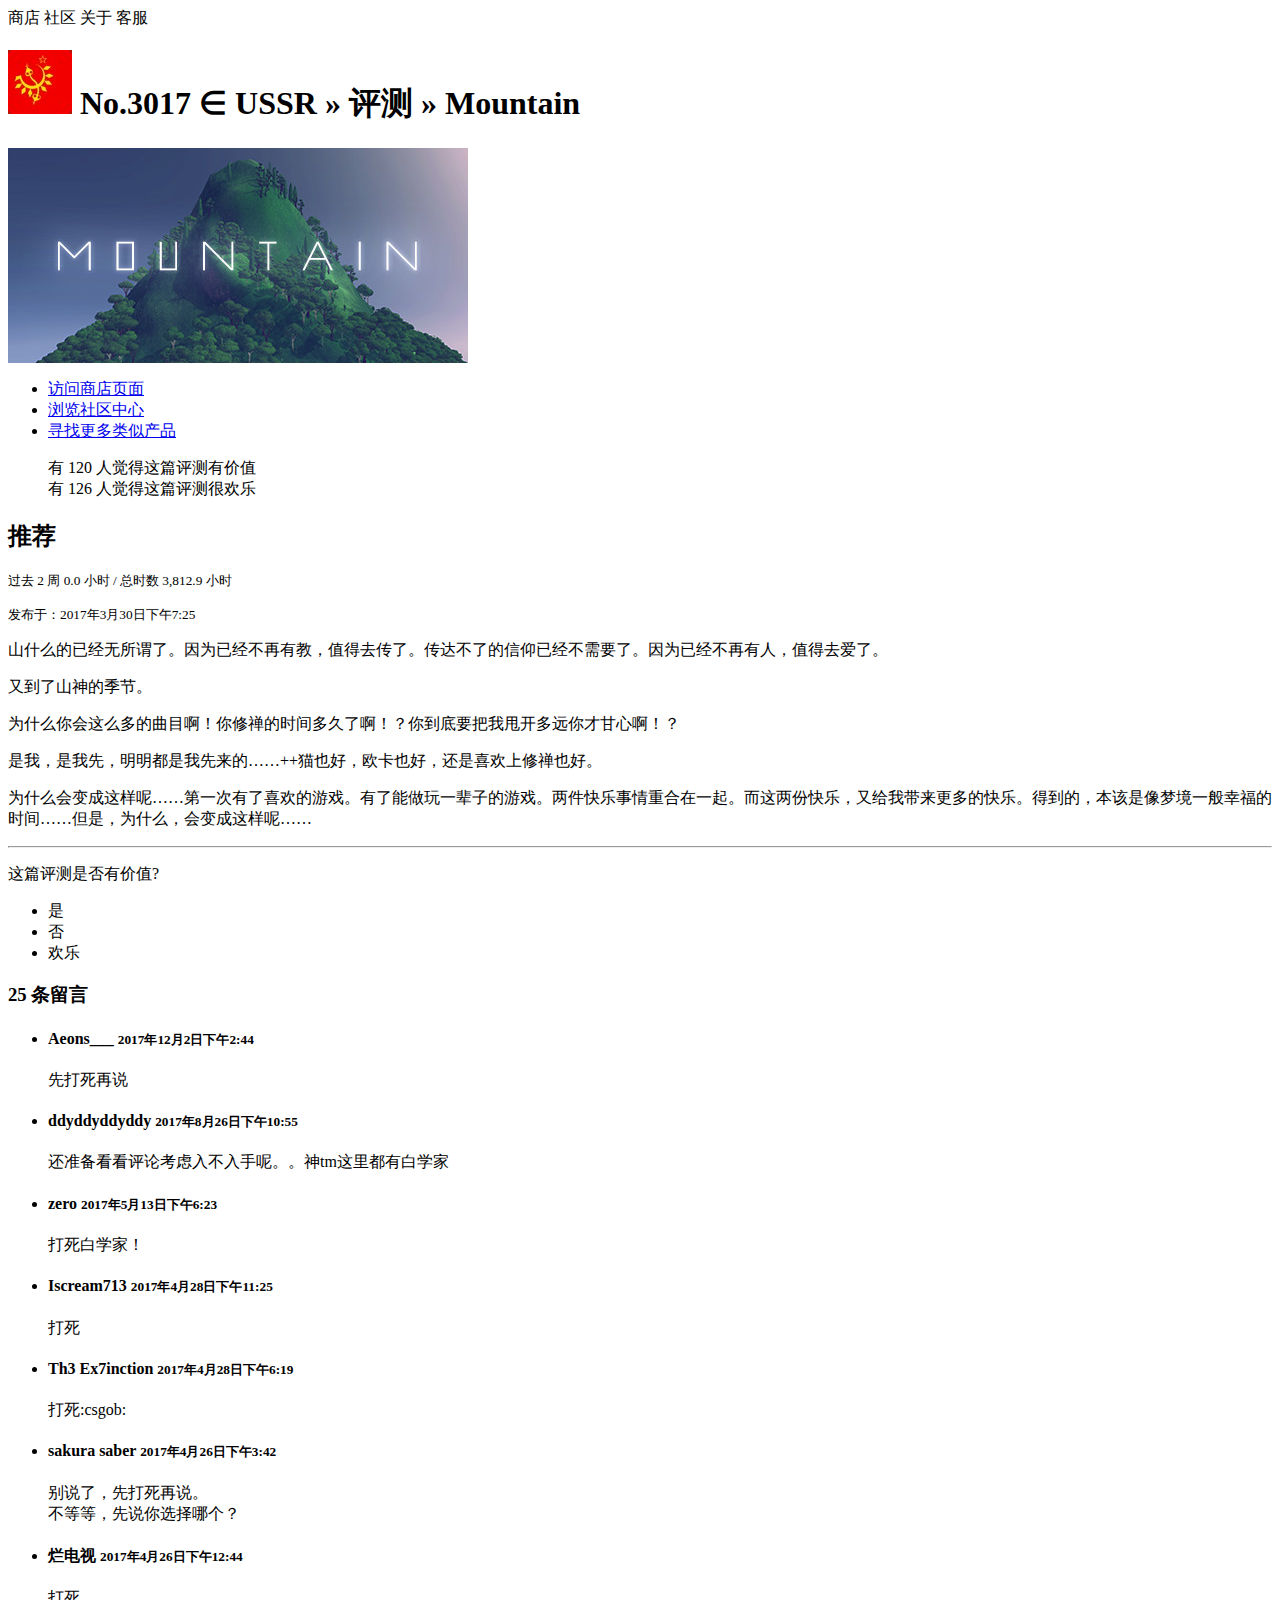
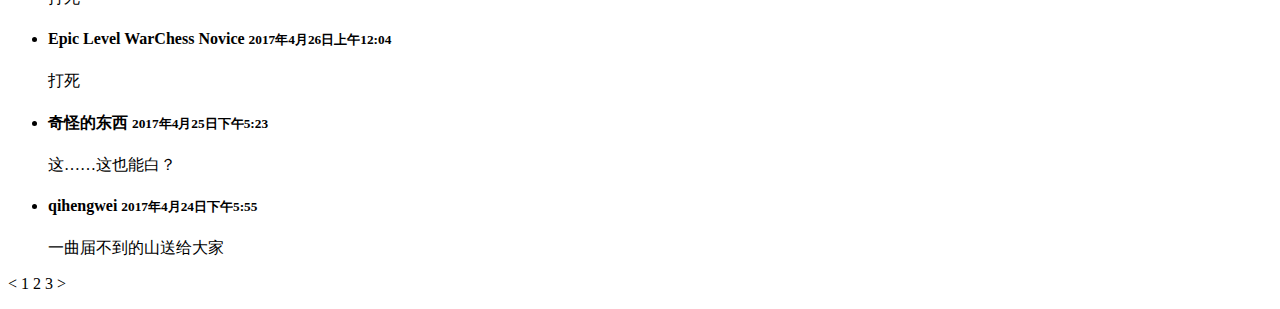
==== index.html @ b483d7c8 "Initial commit" ====
<html>
<head>
	<title>No.3017 ∈ USSR » 评测 » Mountain</title>
</head>
<body>
<header>
	<nav>商店 社区 关于 客服</nav>
</header>
<h1><img src="imgs/user_icon.jpg" alt=user_icon"> No.3017 ∈ USSR » 评测 » Mountain</h1>
<aside>
	<img src="imgs/header.jpg" alt="header_img">
	<ul>
		<li><a href="https://store.steampowered.com/app/313340?snr=2_100300_300__100301">访问商店页面</a></li>
		<li><a href="https://steamcommunity.com/app/313340">浏览社区中心</a></li>
		<li><a href="https://store.steampowered.com/recommended/morelike/app/313340?snr=2_100300_300__100301">寻找更多类似产品</a></li>
	</ul>
	<section>
		<blockquote>
			有 120 人觉得这篇评测有价值
	        <br>
	        有 126 人觉得这篇评测很欢乐
	    </blockquote>
	</section>
</aside>
<section>
	<h2>推荐</h2>
	<p>
		<small>过去 2 周 0.0 小时 / 总时数 3,812.9 小时</small>
	</p>
	<p>
		<small>发布于：2017年3月30日下午7:25</small>
	</p>
		山什么的已经无所谓了。因为已经不再有教，值得去传了。传达不了的信仰已经不需要了。因为已经不再有人，值得去爱了。
	<p>
		又到了山神的季节。
	</p>
	<p>
		为什么你会这么多的曲目啊！你修禅的时间多久了啊！？你到底要把我甩开多远你才甘心啊！？
	</p>
	<p>
		是我，是我先，明明都是我先来的……++猫也好，欧卡也好，还是喜欢上修禅也好。
	</p>
	<p>
		为什么会变成这样呢……第一次有了喜欢的游戏。有了能做玩一辈子的游戏。两件快乐事情重合在一起。而这两份快乐，又给我带来更多的快乐。得到的，本该是像梦境一般幸福的时间……但是，为什么，会变成这样呢……
	</p>
</section>
<hr>
<section>
	<p>这篇评测是否有价值?
		<ul>
			<li>是</li>
			<li>否</li>
			<li>欢乐</li>
		</ul>
	</p>
	<h3>25 条留言</h3>
	<ul>
		<li>
			<h4>Aeons___ <small>2017年12月2日下午2:44</small></h4>
			先打死再说
		</li>
		<li>
			<h4>ddyddyddyddy <small>2017年8月26日下午10:55</small></h4>
			还准备看看评论考虑入不入手呢。。神tm这里都有白学家
		</li>
		<li>
			<h4>zero <small>2017年5月13日下午6:23</small></h4>
			打死白学家！
		</li>
		<li>
			<h4>Iscream713 <small>2017年4月28日下午11:25</small></h4>
			打死
		</li>
		<li>
			<h4>Th3 Ex7inction <small>2017年4月28日下午6:19</small></h4>
			打死:csgob:</small>
		</li>
		<li>
			<h4>sakura saber <small>2017年4月26日下午3:42</small></h4>
			别说了，先打死再说。<br>
			不等等，先说你选择哪个？
		</li>
		<li>
			<h4>烂电视 <small>2017年4月26日下午12:44</small></h4>
			打死
		</li>
		<li>
			<h4>Epic Level WarChess Novice <small>2017年4月26日上午12:04</small></h4>
			打死
		</li>
		<li>
			<h4>奇怪的东西 <small>2017年4月25日下午5:23</small></h4>
			这……这也能白？
		</li>
		<li>
			<h4>qihengwei <small>2017年4月24日下午5:55</small></h4>
			一曲届不到的山送给大家
		</li>
	</ul>
	<p>< 1 2 3 ></p>
</section>
</body>
</html>
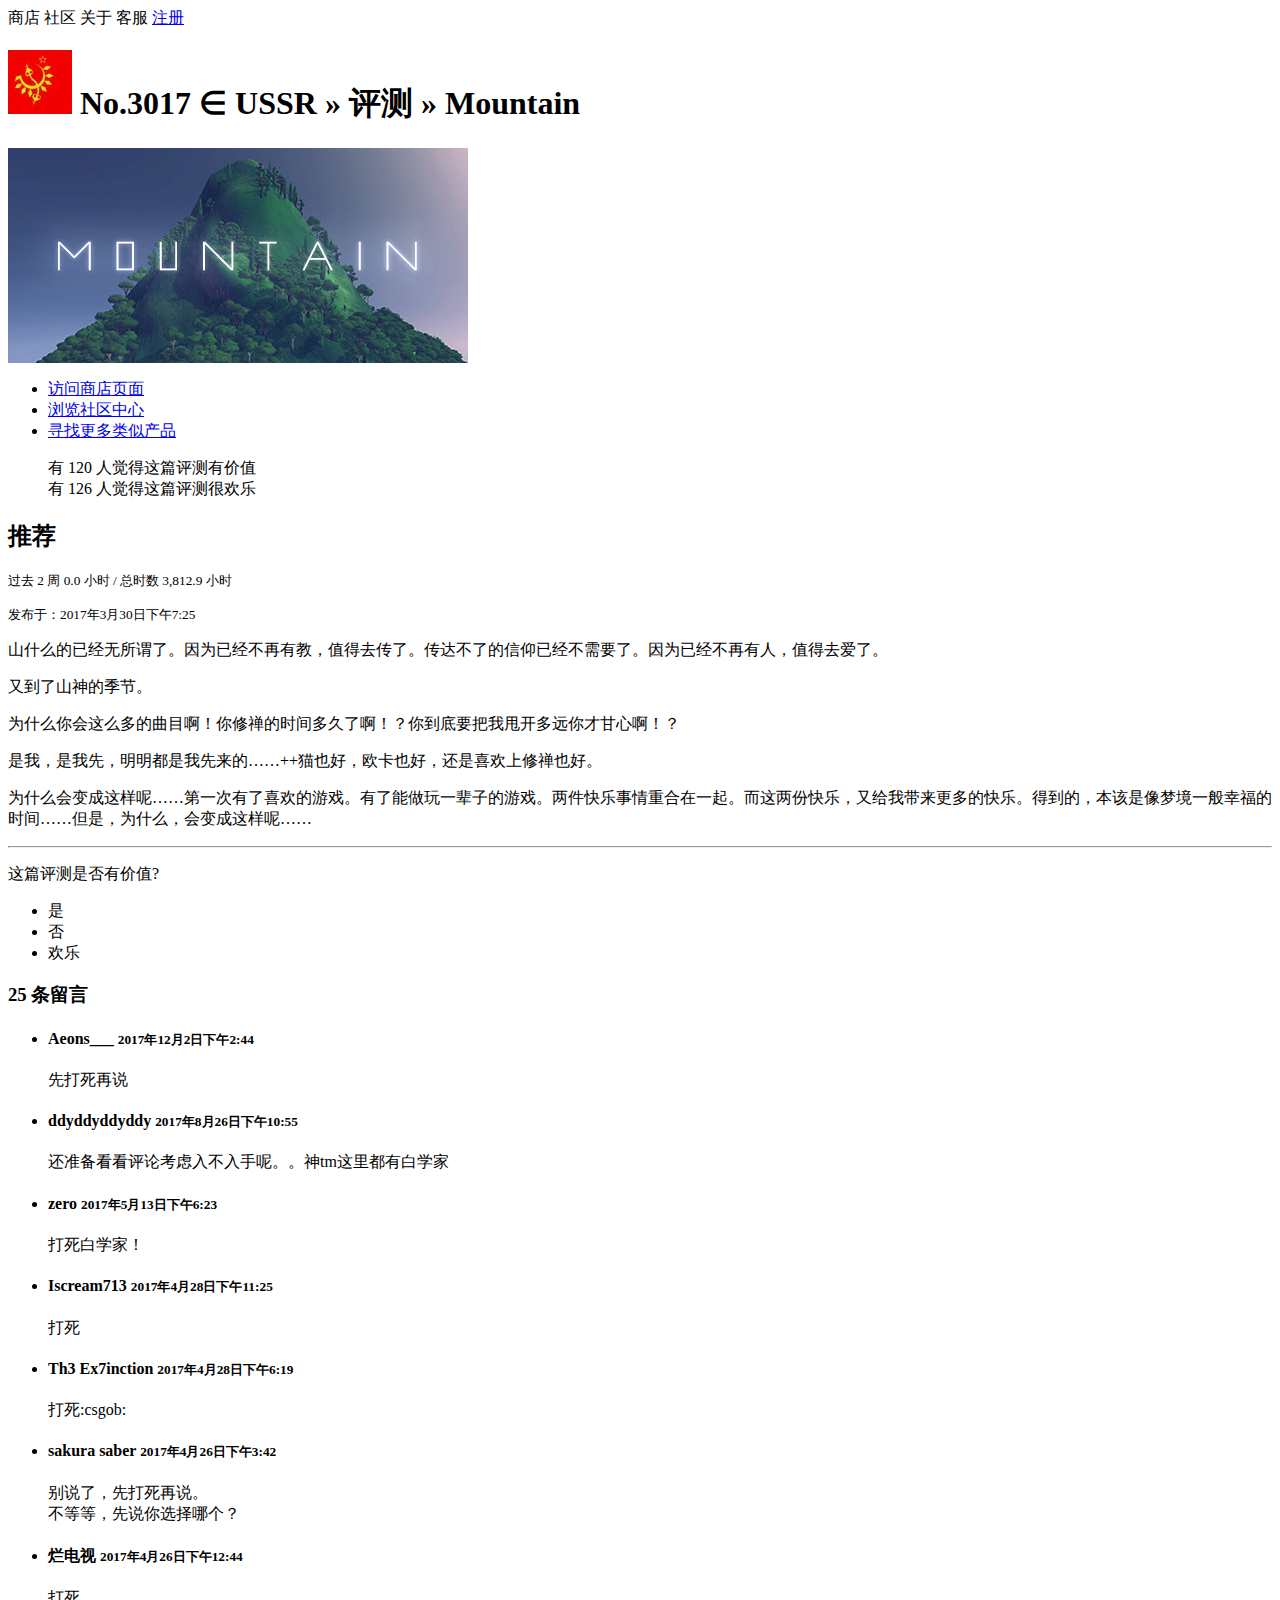
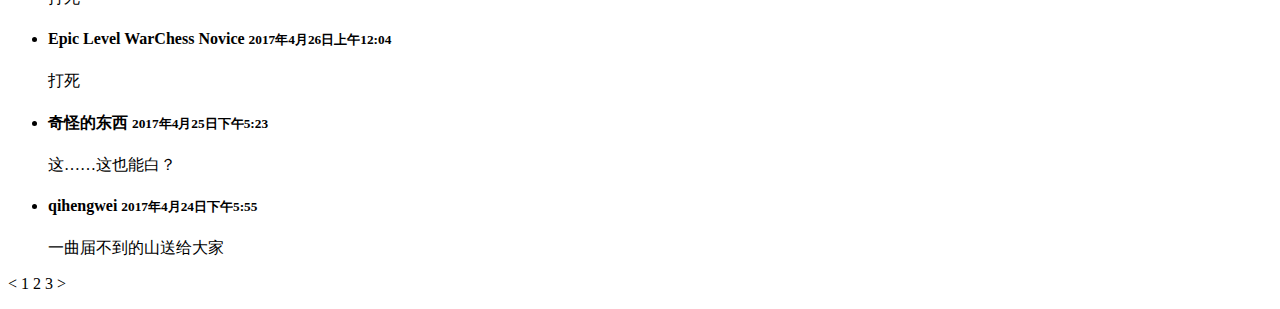
==== commit 610ee228: "lab2 upload" ====
--- a/index.html
+++ b/index.html
@@ -4,7 +4,7 @@
 </head>
 <body>
 <header>
-	<nav>商店 社区 关于 客服</nav>
+	<nav>商店 社区 关于 客服 <a href="register.html">注册</a></nav>
 </header>
 <h1><img src="imgs/user_icon.jpg" alt=user_icon"> No.3017 ∈ USSR » 评测 » Mountain</h1>
 <aside>
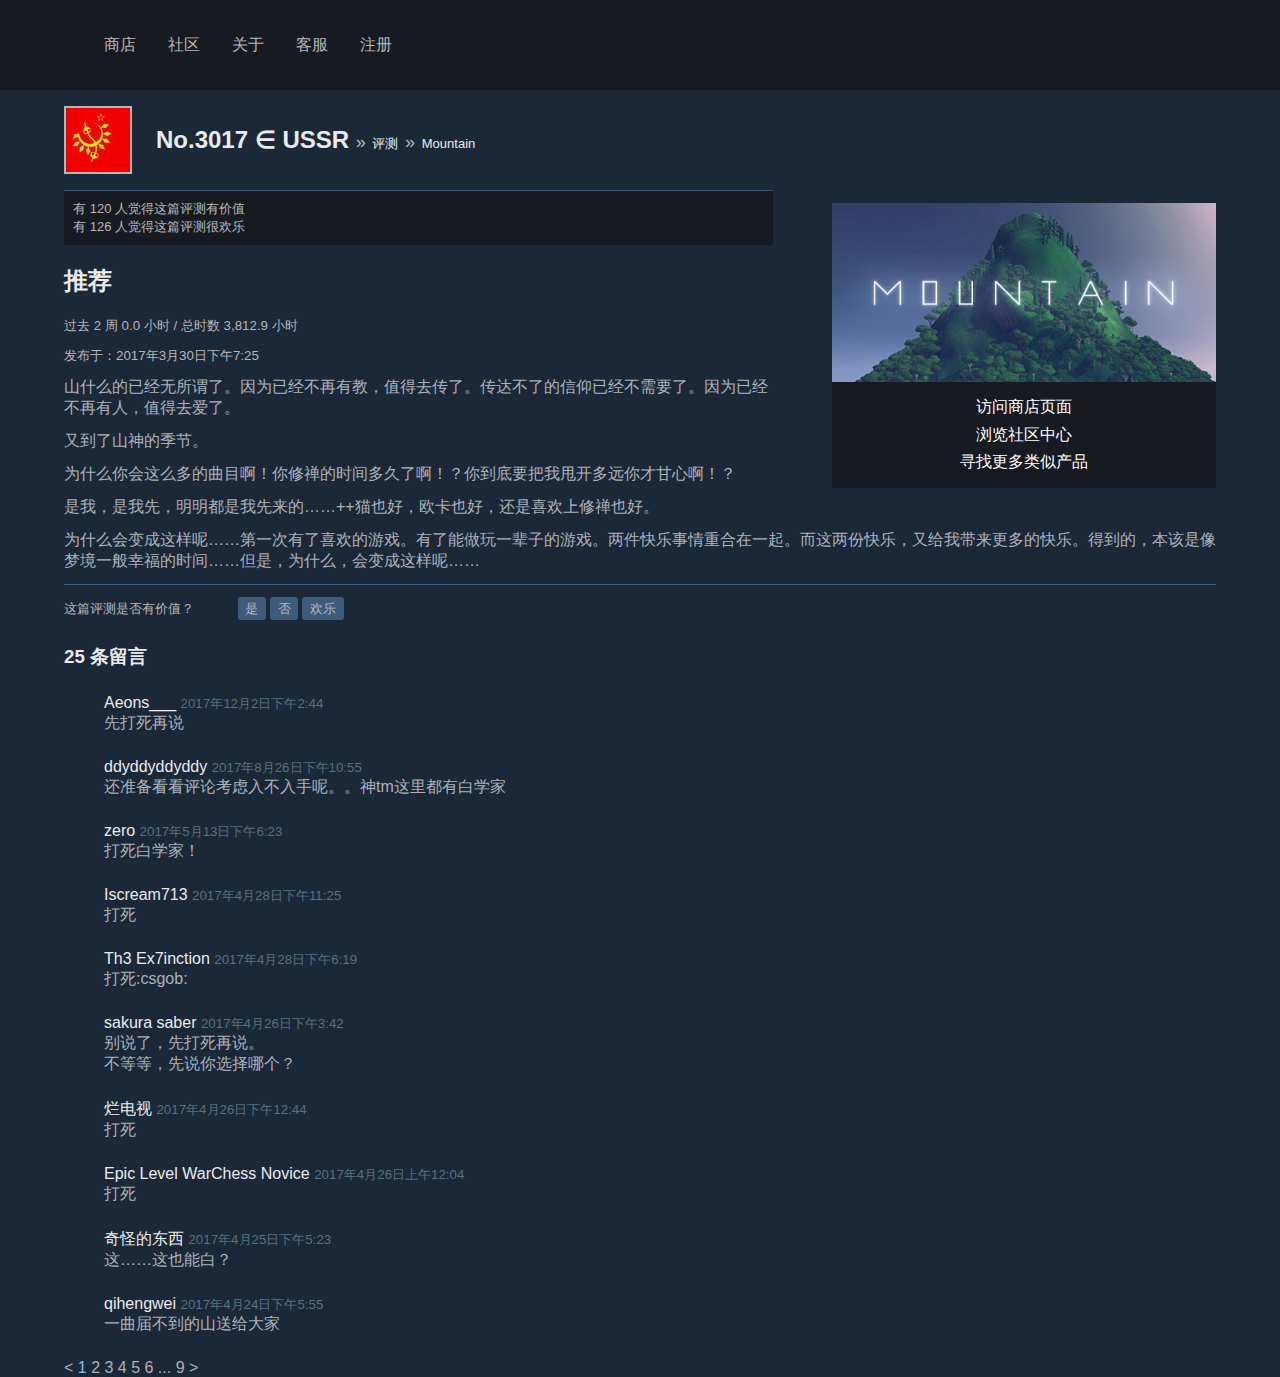
==== commit 86a319b2: "lab3 upload" ====
--- a/index.html
+++ b/index.html
@@ -1,12 +1,15 @@
 <html>
 <head>
+	<meta charset="utf8">
 	<title>No.3017 ∈ USSR » 评测 » Mountain</title>
+	<link rel="stylesheet" href="css/reset.css">
+	<link rel="stylesheet" href="css/index.css">
 </head>
 <body>
 <header>
-	<nav>商店 社区 关于 客服 <a href="register.html">注册</a></nav>
+	<nav><ul><li>商店</li><li>社区</li><li>关于</li><li>客服</li><li><a href="./register.html">注册</a></li></nav>
 </header>
-<h1><img src="imgs/user_icon.jpg" alt=user_icon"> No.3017 ∈ USSR » 评测 » Mountain</h1>
+<div class="title"><img src="imgs/user_icon.jpg" alt=user_icon"><div> No.3017 ∈ USSR <span class="symbol">»</span> <span class="subtitle">评测</span> <span class="symbol">»</span> <span class="subtitle">Mountain</span></div></div>
 <aside>
 	<img src="imgs/header.jpg" alt="header_img">
 	<ul>
@@ -14,16 +17,14 @@
 		<li><a href="https://steamcommunity.com/app/313340">浏览社区中心</a></li>
 		<li><a href="https://store.steampowered.com/recommended/morelike/app/313340?snr=2_100300_300__100301">寻找更多类似产品</a></li>
 	</ul>
-	<section>
-		<blockquote>
-			有 120 人觉得这篇评测有价值
-	        <br>
-	        有 126 人觉得这篇评测很欢乐
-	    </blockquote>
-	</section>
 </aside>
 <section>
-	<h2>推荐</h2>
+	<blockquote>
+		有 120 人觉得这篇评测有价值
+        <br>
+        有 126 人觉得这篇评测很欢乐
+    </blockquote>
+    <h2>推荐</h2>
 	<p>
 		<small>过去 2 周 0.0 小时 / 总时数 3,812.9 小时</small>
 	</p>
@@ -44,17 +45,18 @@
 		为什么会变成这样呢……第一次有了喜欢的游戏。有了能做玩一辈子的游戏。两件快乐事情重合在一起。而这两份快乐，又给我带来更多的快乐。得到的，本该是像梦境一般幸福的时间……但是，为什么，会变成这样呢……
 	</p>
 </section>
-<hr>
+<hr/>
 <section>
-	<p>这篇评测是否有价值?
-		<ul>
-			<li>是</li>
-			<li>否</li>
-			<li>欢乐</li>
-		</ul>
-	</p>
+	<div class="value">
+        这篇评测是否有价值？
+        <ul>
+            <li>是</li>
+            <li>否</li>
+            <li>欢乐</li>
+        </ul>
+    </div>
 	<h3>25 条留言</h3>
-	<ul>
+	<ul class="comment">
 		<li>
 			<h4>Aeons___ <small>2017年12月2日下午2:44</small></h4>
 			先打死再说
@@ -97,7 +99,7 @@
 			一曲届不到的山送给大家
 		</li>
 	</ul>
-	<p>< 1 2 3 ></p>
+	< <span class="active">1</span> 2 3 4 5 6 ... 9 >
 </section>
 </body>
 </html>--- a/css/index.css
+++ b/css/index.css
@@ -0,0 +1,225 @@
+@charset "UTF-8";
+*{
+    box-sizing: content-box;
+}
+h1{
+    font-size: 2em;
+}
+h2{
+    font-size: 1.5em;
+    margin: 0.83em 0px;
+}
+h3{
+    font-size: 1.17em;
+    margin:12px 0px;
+}
+h1,h2,h3,h4,h5,h6{
+    font-weight: bold;
+}
+p{
+    margin:12px 0px;
+}
+ul,ol{
+    margin:12px 0px;
+    padding-left:40px;
+}
+
+body {
+    font-family: Arial, Helvetica, sans-serif;
+    margin: 0;
+    background-color: #1b2838;
+    color: #acb2b8
+}
+
+header {
+    color: #b8b6b4;
+    height: 10%;
+    background-color: #171a21;
+    display: flex;
+    text-align: center;
+}
+
+nav {
+    margin: auto 3em;
+}
+
+li {
+    display: inline-block;
+}
+
+nav li {
+    padding: 0 1em;
+}
+
+a {
+    color: #b8b6b4;
+    text-decoration:none;
+}
+
+a:hover{
+    color: #87bff2;
+}
+
+nav li a {
+    color: #b8b6b4;
+}
+
+aside {
+    float:right;
+    margin: 1% 5%;
+    width: 30%;
+    background-color: #171a21;
+}
+
+aside a {
+    color: white;
+}
+
+aside img, aside ul {
+    padding: 0;
+    width: 100%;
+}
+
+aside li {
+    display: block;
+    text-align: center;
+    padding: 0.2em 0;
+}
+
+.title, h2 {
+    color: #ebebeb;
+}
+
+.title {
+    margin: 1em 5%;
+    display: inline;
+    display: flex;
+    text-align: center;
+}
+
+.title img {
+    border: #b8b6b4 solid 2px;
+}
+
+.title div {
+    display: inline;
+    padding-left: 1em;
+    margin: auto 0;
+    font-size: x-large;
+    font-weight: bold;
+}
+
+.title span {
+    font-weight: normal;
+    font-size: small;
+}
+
+.title .symbol {
+    color: #b8b6b4;
+    font-size: large;
+}
+
+section {
+    margin: 0 5%;
+}
+
+section blockquote {
+    margin: 0;
+    width: 60%;
+    font-size: small;
+    background-color: #171a21;
+    padding: 0.7em;
+    color: #b8b6b4;
+    border-top: 1px solid rgba(85, 125, 171, 0.6)
+}
+
+p small {
+    margin: 0;
+    padding: 0;
+    color: #b8b6b4;
+}
+
+hr {
+    width: 90%;
+    margin: 0 5%;
+    border-width:0;
+    height: 1px;
+    color:rgba(85, 125, 171, 0.6);
+    background-color:rgba(85, 125, 171, 0.6);
+}
+
+.value ul {
+    display: inline-block;
+}
+
+.value {
+    color: #b8b6b4;
+    font-size: small;
+}
+
+.value li {
+    padding: 0.2em 0.6em;
+    background-color: rgba(85, 125, 171, 0.6);
+    border-radius: 3px;
+}
+
+h3 {
+    color: #ebebeb;
+}
+
+h4 {
+    font-weight: normal;
+    color: #ebebeb;
+    margin: 0;
+}
+
+h4 small {
+    color: #56707f;
+}
+
+.comment li {
+    display: block;
+    margin: 1.5em 0;
+}
+
+.active {
+    color:#87bff2;
+}
+
+h1 {
+    margin: 0.5em 2.5em;
+}
+
+input, textarea {
+    padding: 0.5em;
+    margin: 0.5em 0;
+    width: 35%;
+    background-color: #171a21;
+    border: #56707f solid 1px;
+    border-radius: 3px;
+    color: #acb2b8
+}
+
+select {
+    background-color: #171a21;
+    border: #56707f solid 1px;
+    color: #acb2b8
+}
+
+input[type="checkbox"], input[type="radio"] {
+    width: 2em;
+}
+
+input[type="button"],input[type="submit"]  {
+    background-color: #56707f;
+    border: #171a21 solid 1px;
+    width: 4em;
+}
+
+input[type="button"],input[type="submit"],input[type="checkbox"], input[type="radio"], select:hover {
+    cursor: pointer;
+}
+
+textarea {
+    height: 15em;
+}
